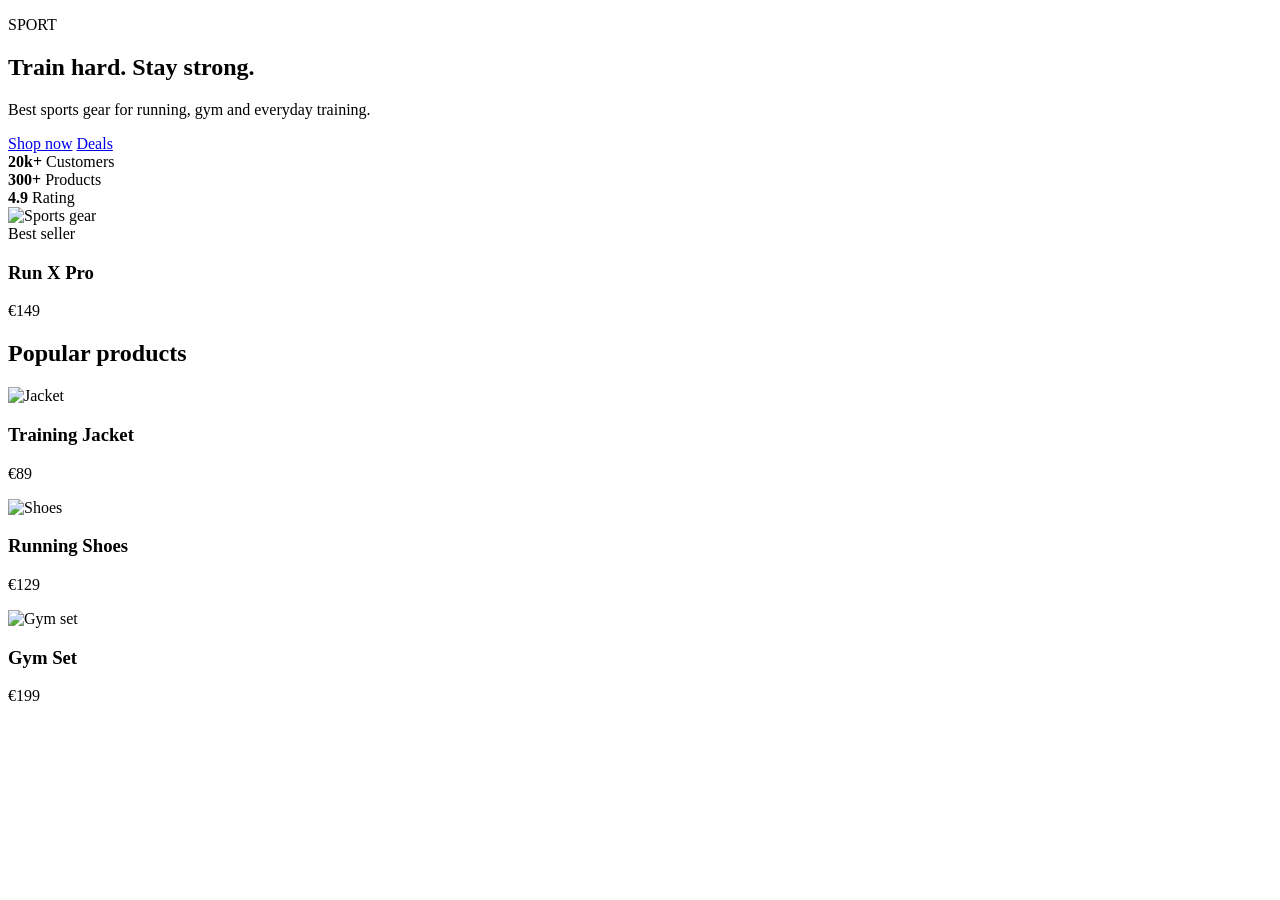
==== html/index.html @ 0a5dd6fa "added index.html and style.css" ====
<!DOCTYPE html>
<html lang="sq">
  <head>
    <meta charset="UTF-8" />
    <meta name="viewport" content="width=device-width, initial-scale=1.0" />
    <title>Sport Section</title>
    <link rel="preconnect" href="https://fonts.googleapis.com" />
    <link rel="preconnect" href="https://fonts.gstatic.com" crossorigin />
    <link
      href="https://fonts.googleapis.com/css2?family=Inter:wght@400;500;600;700;800&display=swap"
      rel="stylesheet"
    />
    <link rel="stylesheet" href="style.css" />
  </head>
  <body>
    <section class="sport">
      <div class="sport-left">
        <p class="tag">SPORT</p>
        <h1>Train hard. Stay strong.</h1>
        <p class="text">
          Best sports gear for running, gym and everyday training.
        </p>

        <div class="buttons">
          <a href="#products" class="btn btn-primary">Shop now</a>
          <a href="#products" class="btn btn-light">Deals</a>
        </div>

        <div class="stats">
          <div>
            <strong>20k+</strong>
            <span>Customers</span>
          </div>
          <div>
            <strong>300+</strong>
            <span>Products</span>
          </div>
          <div>
            <strong>4.9</strong>
            <span>Rating</span>
          </div>
        </div>
      </div>

      <div class="sport-right">
        <img
          src="https://images.unsplash.com/photo-1517836357463-d25dfeac3438?auto=format&fit=crop&w=1200&q=80"
          alt="Sports gear"
        />
        <div class="product-box">
          <span>Best seller</span>
          <h3>Run X Pro</h3>
          <p>€149</p>
        </div>
      </div>
    </section>

    <section class="products" id="products">
      <h2>Popular products</h2>

      <div class="product-grid">
        <article class="card">
          <img
            src="https://cdn.sportshop.com/catalog/product/1500/1500/1/6/160175_1.jpg"
            alt="Jacket"
          />
          <h3>Training Jacket</h3>
          <p>€89</p>
        </article>

        <article class="card">
          <img
            src="https://th.bing.com/th/id/R.9e97b2e970e9818046c3739bf115e768?rik=NOKvC5aVlOktuQ&pid=ImgRaw&r=0"
            alt="Shoes"
          />
          <h3>Running Shoes</h3>
          <p>€129</p>
        </article>

        <article class="card">
          <img
            src="https://images.unsplash.com/photo-1571019614242-c5c5dee9f50b?auto=format&fit=crop&w=900&q=80"
            alt="Gym set"
          />
          <h3>Gym Set</h3>
          <p>€199</p>
        </article>
      </div>
    </section>
  </body>
</html>
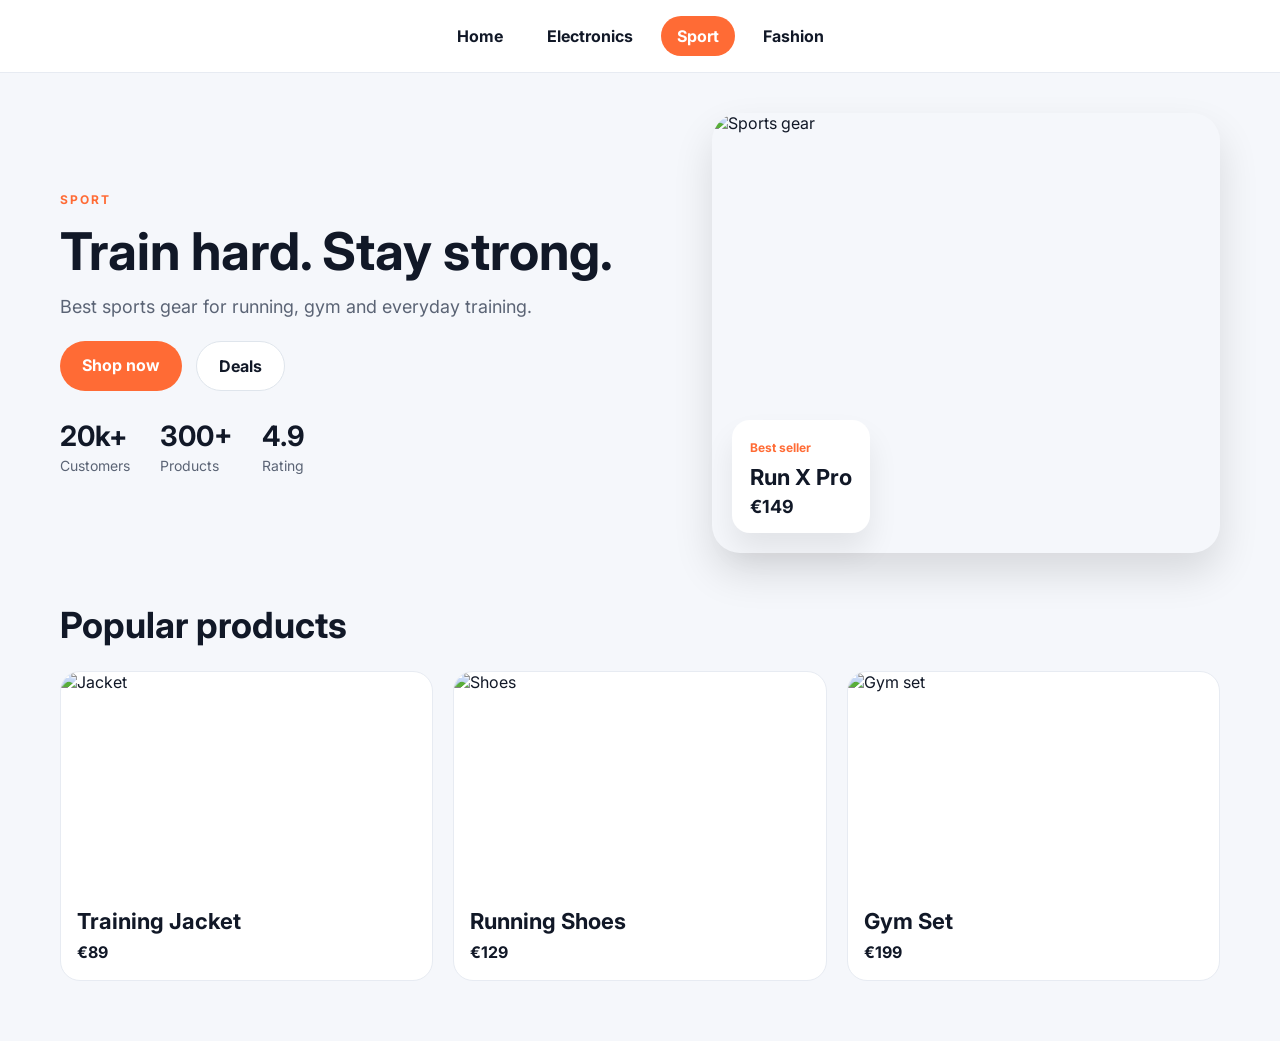
==== commit 4210f3a3: "fix nav bar," ====
--- a/html/index.html
+++ b/html/index.html
@@ -10,9 +10,16 @@
       href="https://fonts.googleapis.com/css2?family=Inter:wght@400;500;600;700;800&display=swap"
       rel="stylesheet"
     />
-    <link rel="stylesheet" href="style.css" />
+    <link rel="stylesheet" href="../css/style.css" />
   </head>
   <body>
+    <nav class="menu">
+      <a href="home.html">Home</a>
+      <a href="electronics.html">Electronics</a>
+      <a href="index.html">Sport</a>
+      <a href="fashion.html">Fashion</a>
+    </nav>
+
     <section class="sport">
       <div class="sport-left">
         <p class="tag">SPORT</p>
--- a/css/style.css
+++ b/css/style.css
@@ -0,0 +1,217 @@
+* {
+  margin: 0;
+  padding: 0;
+  box-sizing: border-box;
+}
+
+body {
+  font-family: 'Inter', sans-serif;
+  background: #f5f7fb;
+  color: #111827;
+}
+
+img {
+  width: 100%;
+  display: block;
+}
+
+.sport {
+  max-width: 1200px;
+  margin: 0 auto;
+  padding: 40px 20px;
+  display: grid;
+  grid-template-columns: 1.1fr 0.9fr;
+  gap: 30px;
+  align-items: center;
+}
+
+.tag {
+  color: #ff6b35;
+  font-size: 12px;
+  font-weight: 700;
+  letter-spacing: 2px;
+  margin-bottom: 16px;
+}
+
+h1 {
+  font-size: 52px;
+  line-height: 1.1;
+  margin-bottom: 16px;
+}
+
+.text {
+  color: #5b6475;
+  font-size: 18px;
+  margin-bottom: 24px;
+}
+
+.buttons {
+  display: flex;
+  gap: 14px;
+  margin-bottom: 28px;
+}
+
+.btn {
+  display: inline-block;
+  padding: 14px 22px;
+  border-radius: 999px;
+  text-decoration: none;
+  font-weight: 700;
+}
+
+.btn-primary {
+  background: #ff6b35;
+  color: white;
+}
+
+.btn-light {
+  background: white;
+  color: #111827;
+  border: 1px solid #dfe5ec;
+}
+
+.stats {
+  display: flex;
+  gap: 30px;
+  flex-wrap: wrap;
+}
+
+.stats div {
+  display: flex;
+  flex-direction: column;
+  gap: 4px;
+}
+
+.stats strong {
+  font-size: 28px;
+}
+
+.stats span {
+  color: #5b6475;
+  font-size: 14px;
+}
+
+.sport-right {
+  position: relative;
+}
+
+.sport-right img {
+  height: 440px;
+  object-fit: cover;
+  border-radius: 28px;
+  box-shadow: 0 20px 40px rgba(0, 0, 0, 0.12);
+}
+
+.product-box {
+  position: absolute;
+  left: 20px;
+  bottom: 20px;
+  background: white;
+  padding: 16px 18px;
+  border-radius: 18px;
+  box-shadow: 0 18px 30px rgba(0, 0, 0, 0.08);
+}
+
+.product-box span {
+  color: #ff6b35;
+  font-size: 12px;
+  font-weight: 700;
+}
+
+.product-box h3 {
+  margin: 8px 0 6px;
+  font-size: 22px;
+}
+
+.product-box p {
+  font-size: 18px;
+  font-weight: 700;
+}
+
+.products {
+  max-width: 1200px;
+  margin: 0 auto;
+  padding: 10px 20px 60px;
+}
+
+.products h2 {
+  font-size: 36px;
+  margin-bottom: 24px;
+}
+
+.product-grid {
+  display: grid;
+  grid-template-columns: repeat(3, 1fr);
+  gap: 20px;
+}
+
+.card {
+  background: white;
+  border-radius: 20px;
+  overflow: hidden;
+  border: 1px solid #e7ebf2;
+}
+
+.card img {
+  height: 220px;
+  object-fit: cover;
+}
+
+.card h3,
+.card p {
+  padding: 0 16px;
+}
+
+.card h3 {
+  margin-top: 16px;
+  margin-bottom: 8px;
+  font-size: 22px;
+}
+
+.card p {
+  padding-bottom: 18px;
+  font-weight: 700;
+  color: #111827;
+}
+
+.menu {
+  display: flex;
+  justify-content: center;
+  gap: 12px;
+  padding: 16px 20px;
+  background: #ffffff;
+  border-bottom: 1px solid #e7ebf2;
+}
+
+.menu a {
+  color: #111827;
+  text-decoration: none;
+  font-weight: 700;
+  padding: 10px 16px;
+  border-radius: 999px;
+  transition: background 0.2s ease, color 0.2s ease;
+}
+
+.menu a:hover {
+  background: #111827;
+  color: #ffffff;
+}
+
+.menu a[href="index.html"] {
+  background: #ff6b35;
+  color: #ffffff;
+}
+
+@media (max-width: 820px) {
+  .sport {
+    grid-template-columns: 1fr;
+  }
+
+  .product-grid {
+    grid-template-columns: 1fr;
+  }
+
+  h1 {
+    font-size: 40px;
+  }
+}
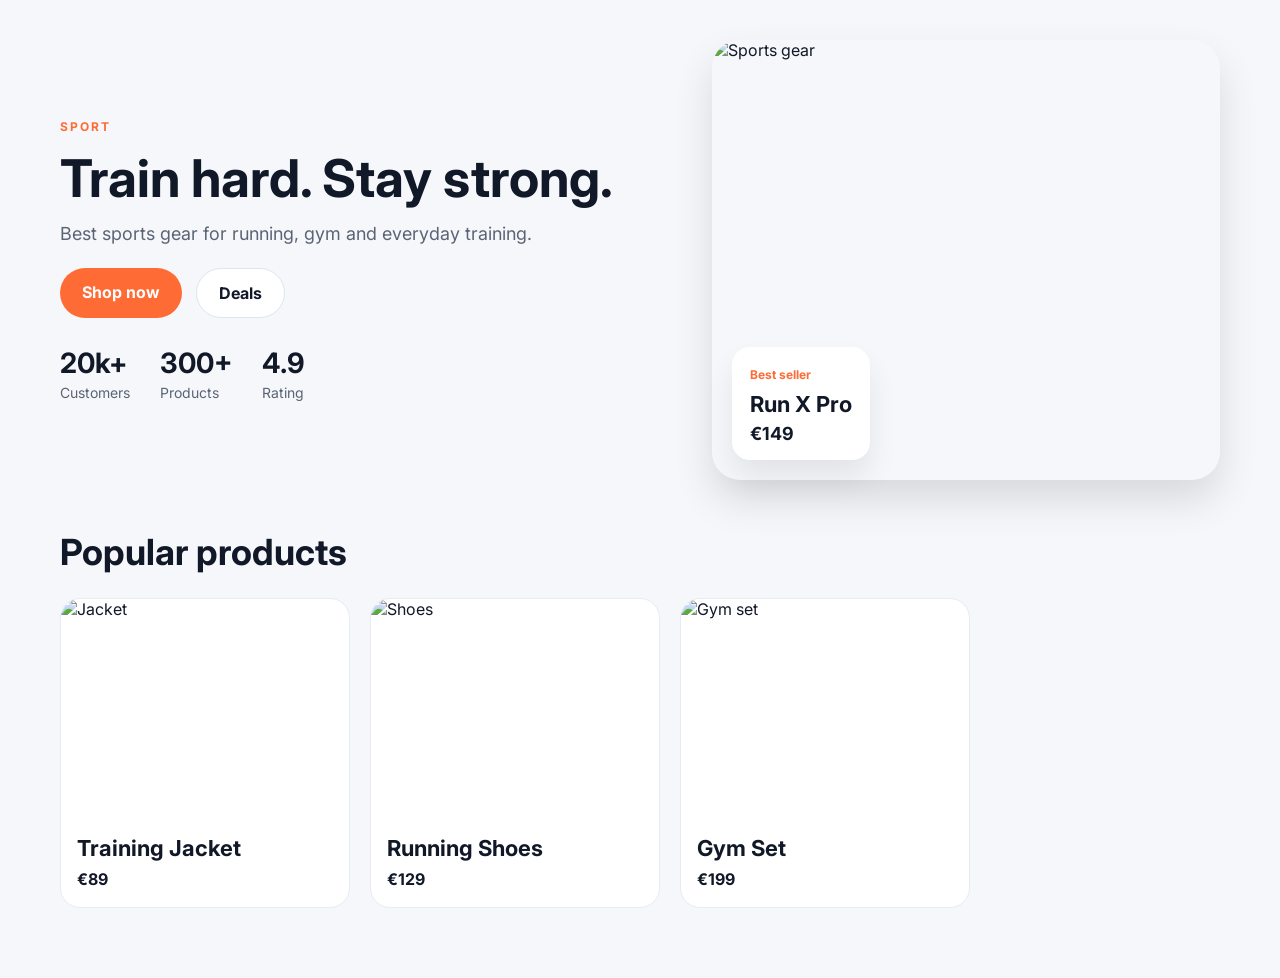
==== commit e4ef7353: "fix nav bar" ====
--- a/html/index.html
+++ b/html/index.html
@@ -13,13 +13,6 @@
     <link rel="stylesheet" href="../css/style.css" />
   </head>
   <body>
-    <nav class="menu">
-      <a href="home.html">Home</a>
-      <a href="electronics.html">Electronics</a>
-      <a href="index.html">Sport</a>
-      <a href="fashion.html">Fashion</a>
-    </nav>
-
     <section class="sport">
       <div class="sport-left">
         <p class="tag">SPORT</p>
--- a/css/style.css
+++ b/css/style.css
@@ -140,16 +140,20 @@
 }
 
 .product-grid {
-  display: grid;
-  grid-template-columns: repeat(3, 1fr);
+  display: flex;
   gap: 20px;
+  overflow-x: auto;
+  padding-bottom: 10px;
+  scroll-snap-type: x proximity;
 }
 
 .card {
+  flex: 0 0 290px;
   background: white;
   border-radius: 20px;
   overflow: hidden;
   border: 1px solid #e7ebf2;
+  scroll-snap-align: start;
 }
 
 .card img {
@@ -174,41 +178,13 @@
   color: #111827;
 }
 
-.menu {
-  display: flex;
-  justify-content: center;
-  gap: 12px;
-  padding: 16px 20px;
-  background: #ffffff;
-  border-bottom: 1px solid #e7ebf2;
-}
-
-.menu a {
-  color: #111827;
-  text-decoration: none;
-  font-weight: 700;
-  padding: 10px 16px;
-  border-radius: 999px;
-  transition: background 0.2s ease, color 0.2s ease;
-}
-
-.menu a:hover {
-  background: #111827;
-  color: #ffffff;
-}
-
-.menu a[href="index.html"] {
-  background: #ff6b35;
-  color: #ffffff;
-}
-
 @media (max-width: 820px) {
   .sport {
     grid-template-columns: 1fr;
   }
 
   .product-grid {
-    grid-template-columns: 1fr;
+    display: flex;
   }
 
   h1 {
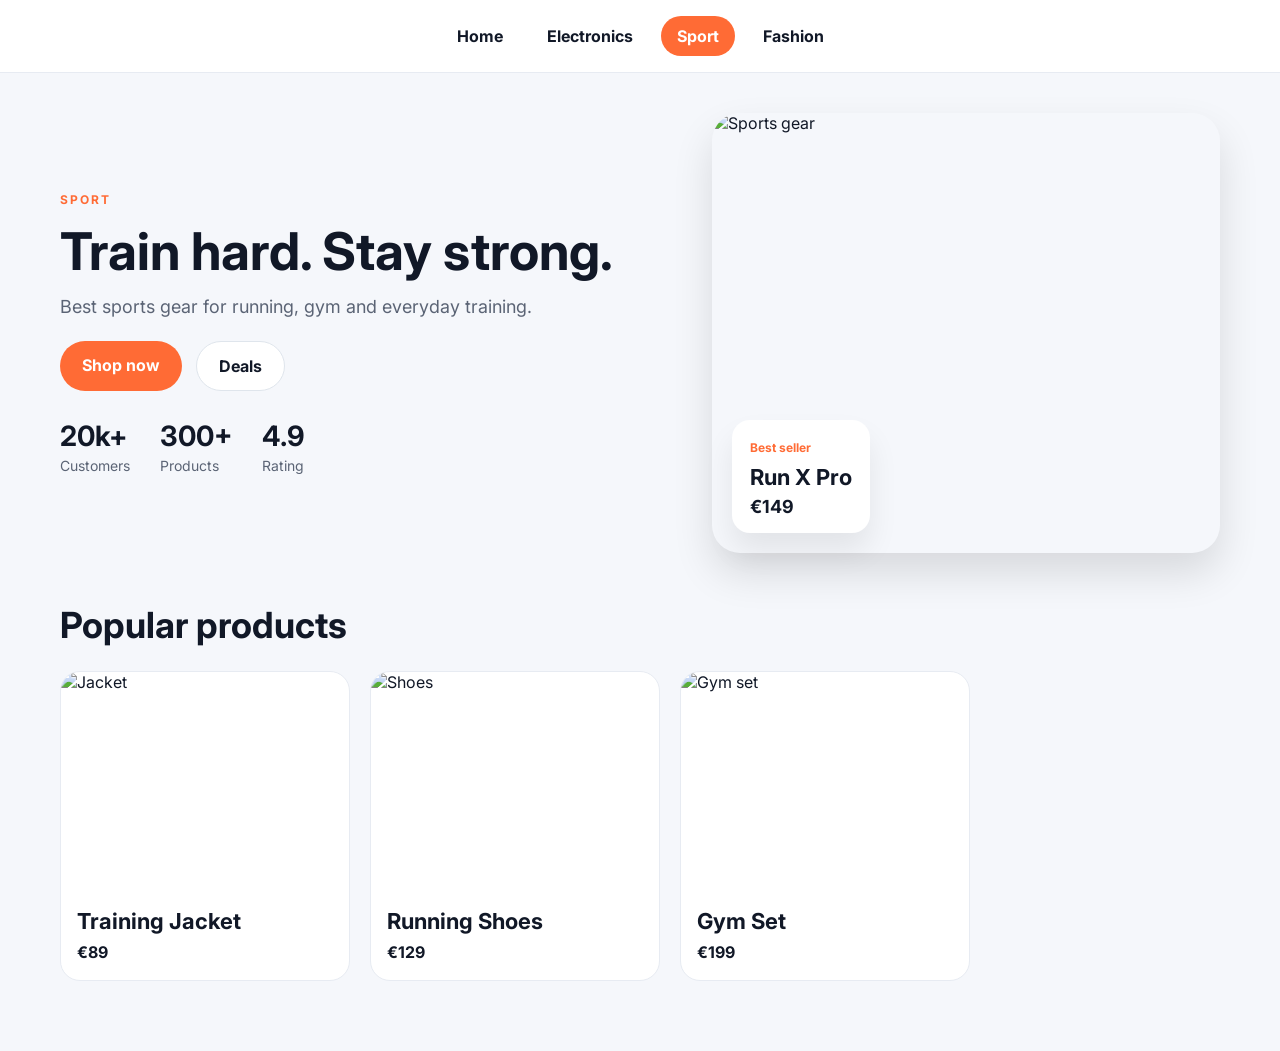
==== commit 13ab731f: "Merge branch 'main' of https://github.com/Leon-sejdiu-2010/team-shopping-online-website" ====
--- a/html/index.html
+++ b/html/index.html
@@ -13,6 +13,13 @@
     <link rel="stylesheet" href="../css/style.css" />
   </head>
   <body>
+    <nav class="menu">
+      <a href="home.html">Home</a>
+      <a href="electronics.html">Electronics</a>
+      <a href="index.html">Sport</a>
+      <a href="fashion.html">Fashion</a>
+    </nav>
+
     <section class="sport">
       <div class="sport-left">
         <p class="tag">SPORT</p>
--- a/css/style.css
+++ b/css/style.css
@@ -178,6 +178,34 @@
   color: #111827;
 }
 
+.menu {
+  display: flex;
+  justify-content: center;
+  gap: 12px;
+  padding: 16px 20px;
+  background: #ffffff;
+  border-bottom: 1px solid #e7ebf2;
+}
+
+.menu a {
+  color: #111827;
+  text-decoration: none;
+  font-weight: 700;
+  padding: 10px 16px;
+  border-radius: 999px;
+  transition: background 0.2s ease, color 0.2s ease;
+}
+
+.menu a:hover {
+  background: #111827;
+  color: #ffffff;
+}
+
+.menu a[href="index.html"] {
+  background: #ff6b35;
+  color: #ffffff;
+}
+
 @media (max-width: 820px) {
   .sport {
     grid-template-columns: 1fr;
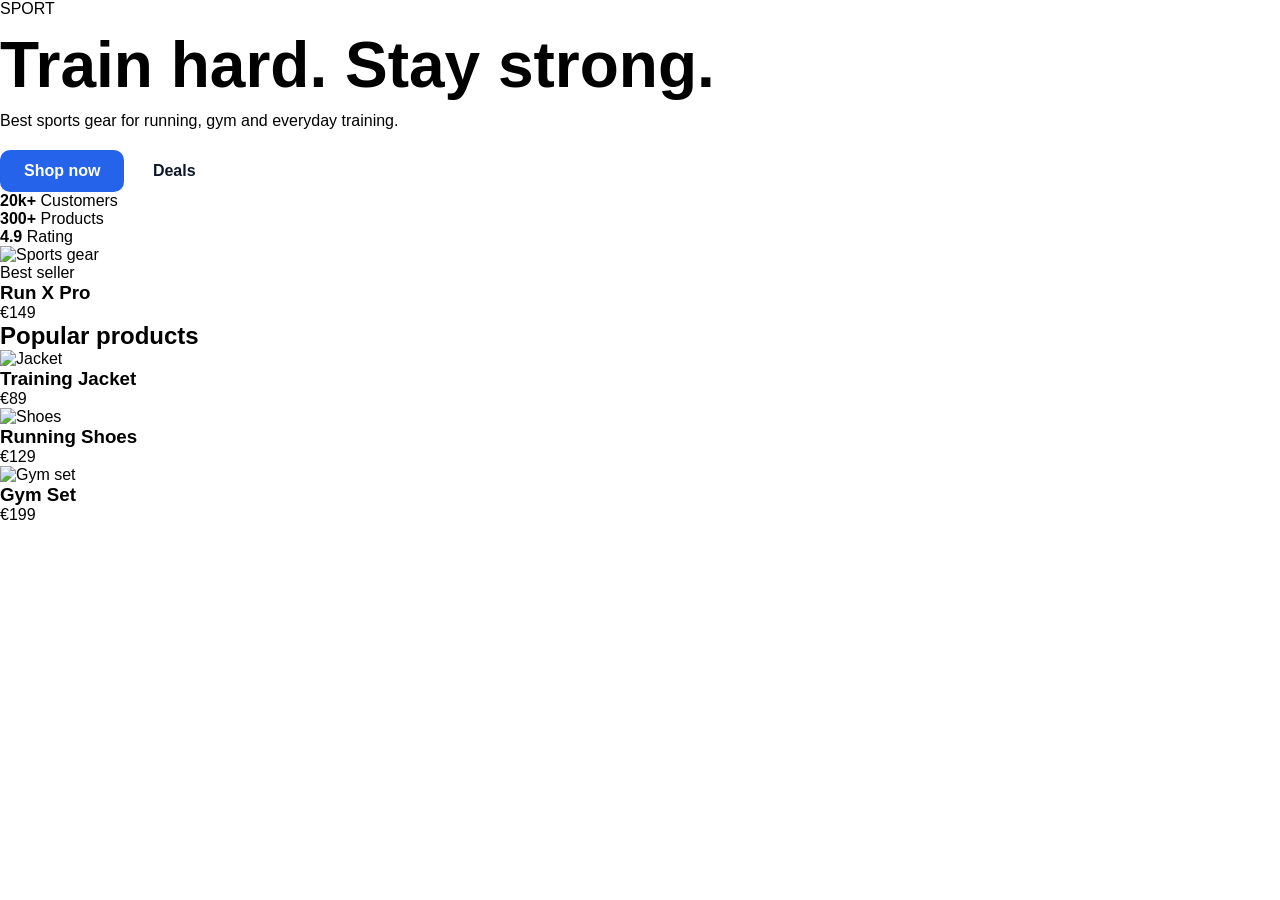
==== commit 73493a46: "add  home page" ====
--- a/html/index.html
+++ b/html/index.html
@@ -10,16 +10,9 @@
       href="https://fonts.googleapis.com/css2?family=Inter:wght@400;500;600;700;800&display=swap"
       rel="stylesheet"
     />
-    <link rel="stylesheet" href="../css/style.css" />
+    <link rel="stylesheet" href="../css/home.css" />
   </head>
   <body>
-    <nav class="menu">
-      <a href="home.html">Home</a>
-      <a href="electronics.html">Electronics</a>
-      <a href="index.html">Sport</a>
-      <a href="fashion.html">Fashion</a>
-    </nav>
-
     <section class="sport">
       <div class="sport-left">
         <p class="tag">SPORT</p>
--- a/css/home.css
+++ b/css/home.css
@@ -0,0 +1,134 @@
+* {
+  box-sizing: border-box;
+}
+
+body {
+  margin: 0;
+  font-family: Arial, sans-serif;
+}
+
+.hero {
+  min-height: 100vh;
+  display: flex;
+  align-items: center;
+  justify-content: center;
+  background: linear-gradient(135deg, #0f172a, #2563eb);
+  color: white;
+  padding: 40px;
+}
+
+.content {
+  max-width: 600px;
+}
+
+.content p {
+  letter-spacing: 2px;
+  text-transform: uppercase;
+  color: #cbd5e1;
+}
+
+h1 {
+  font-size: clamp(2.2rem, 5vw, 4rem);
+  margin: 10px 0;
+}
+
+.btn {
+  display: inline-block;
+  margin-top: 20px;
+  padding: 12px 24px;
+  background: white;
+  color: #0f172a;
+  text-decoration: none;
+  border-radius: 999px;
+  font-weight: bold;
+}
+
+.btn {
+  padding: 12px 24px;
+  border: none;
+  border-radius: 10px;
+  font-weight: bold;
+  cursor: pointer;
+  transition: 0.3s ease;
+}
+
+.btn-primary {
+  background: #2563eb;
+  color: white;
+}
+
+.btn-secondary {
+  background: #111827;
+  color: white;
+}
+
+.btn-outline {
+  background: transparent;
+  border: 2px solid #2563eb;
+  color: #2563eb;
+}
+
+.btn-danger {
+  background: #dc2626;
+  color: white;
+}
+
+.btn:hover {
+  opacity: 0.9;
+  transform: translateY(-2px);
+}
+
+* {
+  margin: 0;
+  padding: 0;
+  box-sizing: border-box;
+}
+
+body {
+  font-family: Arial, sans-serif;
+}
+
+.topbar {
+  position: sticky;
+  top: 0;
+  display: flex;
+  justify-content: space-between;
+  align-items: center;
+  background: #111827;
+  color: white;
+  padding: 18px 50px;
+  z-index: 1000;
+}
+
+.logo {
+  font-size: 1.8rem;
+  font-weight: bold;
+}
+
+.menu {
+  display: flex;
+  justify-content: center;
+  gap: 12px;
+  padding: 16px 20px;
+  background: #ffffff;
+  border-bottom: 1px solid #e7ebf2;
+}
+
+.menu a {
+  color: #111827;
+  text-decoration: none;
+  font-weight: 700;
+  padding: 10px 16px;
+  border-radius: 999px;
+  transition: background 0.2s ease, color 0.2s ease;
+}
+
+.menu a:hover {
+  background: #111827;
+  color: #ffffff;
+}
+
+.menu a[href="index.html"] {
+  background: #ff6b35;
+  color: #ffffff;
+}
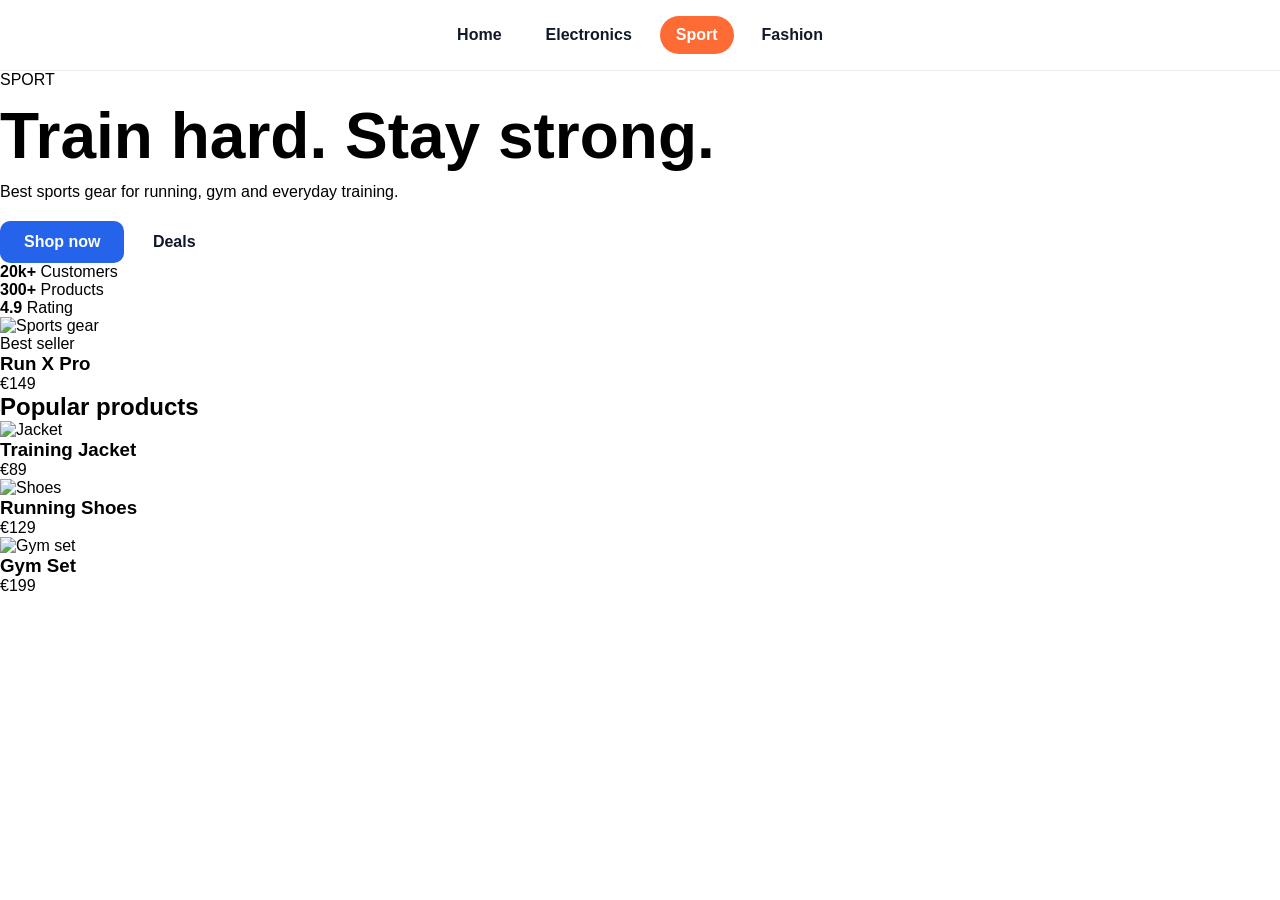
==== commit c2183e10: "Merge branch 'main' of https://github.com/Leon-sejdiu-2010/team-shopping-online-website" ====
--- a/html/index.html
+++ b/html/index.html
@@ -13,6 +13,13 @@
     <link rel="stylesheet" href="../css/home.css" />
   </head>
   <body>
+    <nav class="menu">
+      <a href="home.html">Home</a>
+      <a href="electronics.html">Electronics</a>
+      <a href="index.html">Sport</a>
+      <a href="fashion.html">Fashion</a>
+    </nav>
+
     <section class="sport">
       <div class="sport-left">
         <p class="tag">SPORT</p>
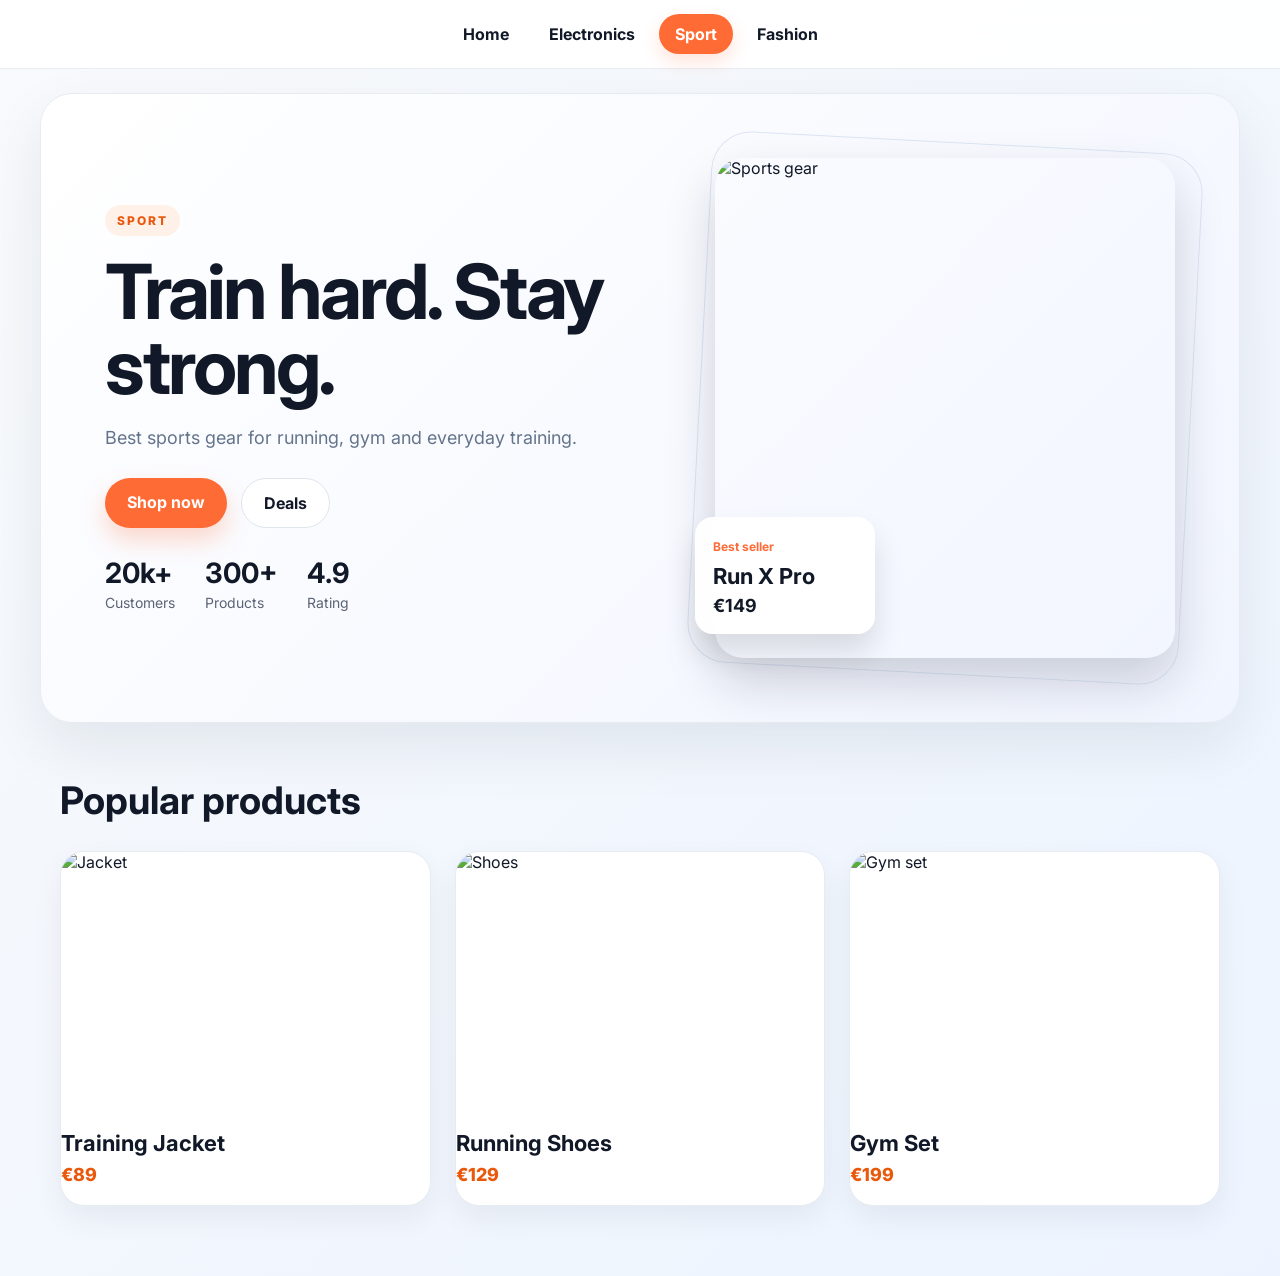
==== commit c5739c6a: "fix navbar update" ====
--- a/html/index.html
+++ b/html/index.html
@@ -10,7 +10,7 @@
       href="https://fonts.googleapis.com/css2?family=Inter:wght@400;500;600;700;800&display=swap"
       rel="stylesheet"
     />
-    <link rel="stylesheet" href="../css/home.css" />
+    <link rel="stylesheet" href="../css/style.css" />
   </head>
   <body>
     <nav class="menu">
@@ -68,7 +68,7 @@
       <div class="product-grid">
         <article class="card">
           <img
-            src="https://cdn.sportshop.com/catalog/product/1500/1500/1/6/160175_1.jpg"
+            src="https://images.unsplash.com/photo-1556821840-3a63f95609a7?auto=format&fit=crop&w=900&q=80"
             alt="Jacket"
           />
           <h3>Training Jacket</h3>
@@ -77,7 +77,7 @@
 
         <article class="card">
           <img
-            src="https://th.bing.com/th/id/R.9e97b2e970e9818046c3739bf115e768?rik=NOKvC5aVlOktuQ&pid=ImgRaw&r=0"
+            src="https://images.unsplash.com/photo-1542291026-7eec264c27ff?auto=format&fit=crop&w=900&q=80"
             alt="Shoes"
           />
           <h3>Running Shoes</h3>
--- a/css/style.css
+++ b/css/style.css
@@ -0,0 +1,301 @@
+* {
+  margin: 0;
+  padding: 0;
+  box-sizing: border-box;
+}
+
+body {
+  font-family: 'Inter', sans-serif;
+  background: linear-gradient(135deg, #f8fafc 0%, #edf4ff 100%);
+  color: #111827;
+  min-height: 100vh;
+}
+
+img {
+  width: 100%;
+  display: block;
+}
+
+.sport {
+  max-width: 1200px;
+  margin: 24px auto;
+  padding: 64px;
+  display: grid;
+  grid-template-columns: 1.1fr 0.9fr;
+  gap: 48px;
+  align-items: center;
+  background: linear-gradient(135deg, #ffffff 0%, #f1f5ff 100%);
+  border: 1px solid #e7ebf2;
+  border-radius: 32px;
+  box-shadow: 0 24px 60px rgba(15, 23, 42, 0.08);
+}
+
+.tag {
+  display: inline-block;
+  color: #ea580c;
+  background: #fff1e8;
+  padding: 8px 12px;
+  border-radius: 999px;
+  font-size: 12px;
+  font-weight: 800;
+  letter-spacing: 2px;
+  margin-bottom: 18px;
+}
+
+h1 {
+  font-size: clamp(44px, 6vw, 76px);
+  line-height: 0.98;
+  margin-bottom: 20px;
+  letter-spacing: -3px;
+}
+
+.text {
+  color: #64748b;
+  font-size: 18px;
+  line-height: 1.7;
+  margin-bottom: 24px;
+  max-width: 540px;
+}
+
+.buttons {
+  display: flex;
+  gap: 14px;
+  margin-bottom: 28px;
+}
+
+.btn {
+  display: inline-block;
+  padding: 14px 22px;
+  border-radius: 999px;
+  text-decoration: none;
+  font-weight: 700;
+  transition: 0.25s ease;
+}
+
+.btn-primary {
+  background: #ff6b35;
+  color: white;
+  box-shadow: 0 12px 24px rgba(255, 107, 53, 0.25);
+}
+
+.btn-primary:hover {
+  background: #ed5a27;
+  transform: translateY(-3px);
+}
+
+.btn-light {
+  background: white;
+  color: #111827;
+  border: 1px solid #dfe5ec;
+}
+
+.btn-light:hover {
+  border-color: #ff6b35;
+  color: #ff6b35;
+}
+
+.stats {
+  display: flex;
+  gap: 30px;
+  flex-wrap: wrap;
+}
+
+.stats div {
+  display: flex;
+  flex-direction: column;
+  gap: 4px;
+}
+
+.stats strong {
+  font-size: 28px;
+}
+
+.stats span {
+  color: #5b6475;
+  font-size: 14px;
+}
+
+.sport-right {
+  position: relative;
+}
+
+.sport-right::before {
+  content: '';
+  position: absolute;
+  inset: -16px;
+  border: 1px solid #dce5f4;
+  border-radius: 40px;
+  transform: rotate(3deg);
+  z-index: 0;
+}
+
+.sport-right img {
+  position: relative;
+  height: 500px;
+  object-fit: cover;
+  border-radius: 28px;
+  box-shadow: 0 24px 50px rgba(15, 23, 42, 0.18);
+  z-index: 1;
+}
+
+.product-box {
+  position: absolute;
+  left: -20px;
+  bottom: 24px;
+  z-index: 2;
+  min-width: 180px;
+  background: rgba(255, 255, 255, 0.95);
+  backdrop-filter: blur(8px);
+  padding: 18px;
+  border-radius: 18px;
+  box-shadow: 0 18px 30px rgba(0, 0, 0, 0.12);
+}
+
+.product-box span {
+  color: #ff6b35;
+  font-size: 12px;
+  font-weight: 700;
+}
+
+.product-box h3 {
+  margin: 8px 0 6px;
+  font-size: 22px;
+}
+
+.product-box p {
+  font-size: 18px;
+  font-weight: 700;
+}
+
+.products {
+  max-width: 1200px;
+  margin: 0 auto;
+  padding: 30px 20px 70px;
+}
+
+.products h2 {
+  font-size: 38px;
+  margin-bottom: 28px;
+}
+
+.product-grid {
+  display: grid;
+  grid-template-columns: repeat(3, 1fr);
+  gap: 24px;
+  overflow: visible;
+}
+
+.card {
+  flex: none;
+  background: white;
+  border-radius: 24px;
+  overflow: hidden;
+  border: 1px solid #e7ebf2;
+  box-shadow: 0 12px 30px rgba(15, 23, 42, 0.06);
+  transition: 0.3s ease;
+}
+
+.card:hover {
+  transform: translateY(-8px);
+  box-shadow: 0 20px 40px rgba(15, 23, 42, 0.12);
+}
+
+.card img {
+  height: 260px;
+  object-fit: cover;
+  transition: 0.4s ease;
+}
+
+.card:hover img {
+  transform: scale(1.03);
+}
+
+.card h3 {
+  margin-top: 18px;
+  margin-bottom: 8px;
+  font-size: 22px;
+}
+
+.card p {
+  padding-bottom: 20px;
+  font-size: 18px;
+  font-weight: 800;
+  color: #ea580c;
+}
+
+.menu {
+  position: sticky;
+  top: 0;
+  z-index: 100;
+  display: flex;
+  justify-content: center;
+  gap: 8px;
+  padding: 14px 20px;
+  background: rgba(255, 255, 255, 0.92);
+  backdrop-filter: blur(12px);
+  border-bottom: 1px solid #e7ebf2;
+}
+
+.menu a {
+  color: #111827;
+  text-decoration: none;
+  font-weight: 700;
+  padding: 10px 16px;
+  border-radius: 999px;
+  transition: 0.2s ease;
+}
+
+.menu a:hover {
+  background: #111827;
+  color: #ffffff;
+}
+
+.menu a[href="index.html"] {
+  background: #ff6b35;
+  color: #ffffff;
+  box-shadow: 0 8px 18px rgba(255, 107, 53, 0.18);
+}
+
+@media (max-width: 900px) {
+  .sport {
+    margin: 16px;
+    padding: 36px 24px;
+    grid-template-columns: 1fr;
+  }
+
+  .sport-right img {
+    height: 380px;
+  }
+
+  .product-grid {
+    grid-template-columns: 1fr;
+  }
+
+  h1 {
+    letter-spacing: -2px;
+  }
+}
+
+@media (max-width: 560px) {
+  .menu {
+    justify-content: flex-start;
+    overflow-x: auto;
+  }
+
+  .menu a {
+    white-space: nowrap;
+  }
+
+  .sport {
+    margin: 10px;
+    border-radius: 22px;
+  }
+
+  .buttons {
+    flex-wrap: wrap;
+  }
+
+  .product-box {
+    left: 12px;
+  }
+}
